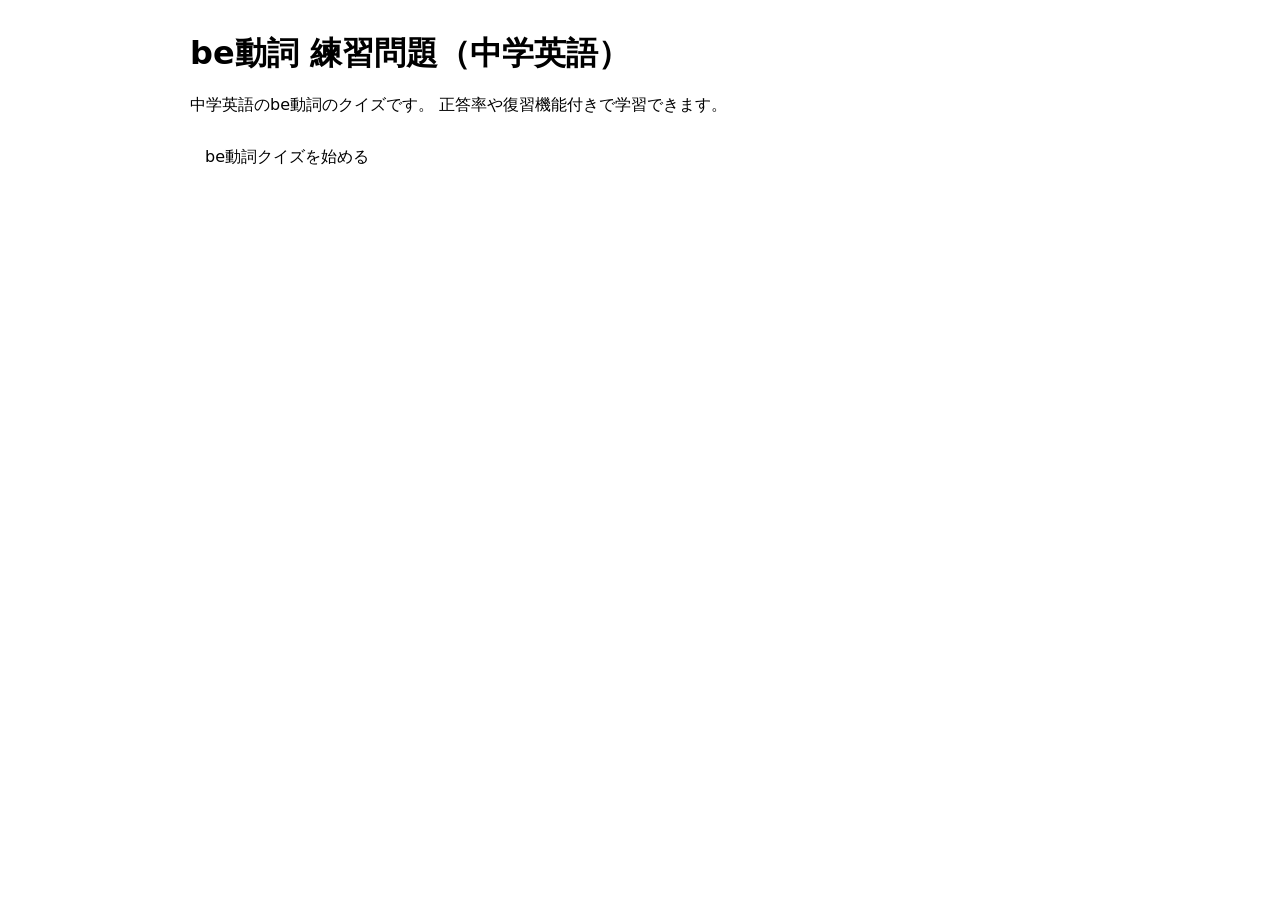
==== be.html @ b19f1fa6 "Add files via upload" ====
<!DOCTYPE html>
<html lang="ja">
<head>
<meta charset="UTF-8">
<meta name="viewport" content="width=device-width, initial-scale=1.0">

<title>be動詞 練習問題｜英語クイズ</title>

<meta name="description" content="中学英語のbe動詞の練習問題。無料で英語クイズができます。正答率や復習機能付き。">

<link rel="stylesheet" href="./index.css">

</head>

<body>

<div class="wrap">

<h1>be動詞 練習問題（中学英語）</h1>

<p>
中学英語のbe動詞のクイズです。  
正答率や復習機能付きで学習できます。
</p>

<a class="btn primary" href="./eigo.html?chapter=be">
be動詞クイズを始める
</a>

</div>

</body>
</html>
---- index.css ----
<style>
  :root{
    --bg:#0b1020;
    --card:#111a33;
    --text:#e8ecff;
    --muted:#aab3d6;
    --accent:#6ea8ff;
    --danger:#ff6b6b;
  }
  body{
    margin:0;
    font-family: system-ui, -apple-system, Segoe UI, Roboto, sans-serif;
    background: linear-gradient(180deg, var(--bg), #070a14);
    color: var(--text);
  }
  .wrap{
    max-width: 900px;
    margin: 0 auto;
    padding: 24px 16px;
  }
  h1,h2{ margin: 8px 0 16px; }
  p{ color: var(--muted); line-height:1.6; }

  /* ボタン/リンクをボタン化 */
  .btn, a.btn, button{
    display:inline-flex;
    align-items:center;
    justify-content:center;
    gap:8px;
    padding: 12px 14px;
    border-radius: 12px;
    border: 1px solid rgba(255,255,255,.12);
    background: rgba(255,255,255,.06);
    color: var(--text);
    text-decoration:none;
    cursor:pointer;
    transition: transform .05s ease, background .2s ease;
  }
  .btn:hover, a.btn:hover, button:hover{
    background: rgba(255,255,255,.10);
  }
  .btn:active, a.btn:active, button:active{
    transform: translateY(1px);
  }
  .primary{
    background: rgba(110,168,255,.18);
    border-color: rgba(110,168,255,.35);
  }
  .primary:hover{ background: rgba(110,168,255,.26); }

  /* カード */
  .grid{
    display:grid;
    grid-template-columns: repeat(auto-fit, minmax(220px,1fr));
    gap: 12px;
    margin-top: 14px;
  }
  .card{
    background: rgba(255,255,255,.06);
    border:1px solid rgba(255,255,255,.10);
    border-radius:16px;
    padding:14px;
  }
  .card small{ color: var(--muted); }

  /* クイズ */
  #question{
    font-size: 20px;
    margin-bottom: 14px;
  }
  .choices{
    display:grid;
    grid-template-columns: 1fr;
    gap: 10px;
  }
  .choice{
    width: 100%;
    text-align:left;
  }
  #result{
    margin-top: 12px;
    font-weight: 700;
  }
  #explain{
    margin-top: 10px;
    padding: 12px;
    border-radius: 12px;
    background: rgba(255,255,255,.06);
    border:1px solid rgba(255,255,255,.10);
  }
  .hidden{ display:none; }

  /* フッターリンク */
  .links{
    margin-top: 18px;
    display:flex;
    gap:10px;
    flex-wrap: wrap;
  }
</style>
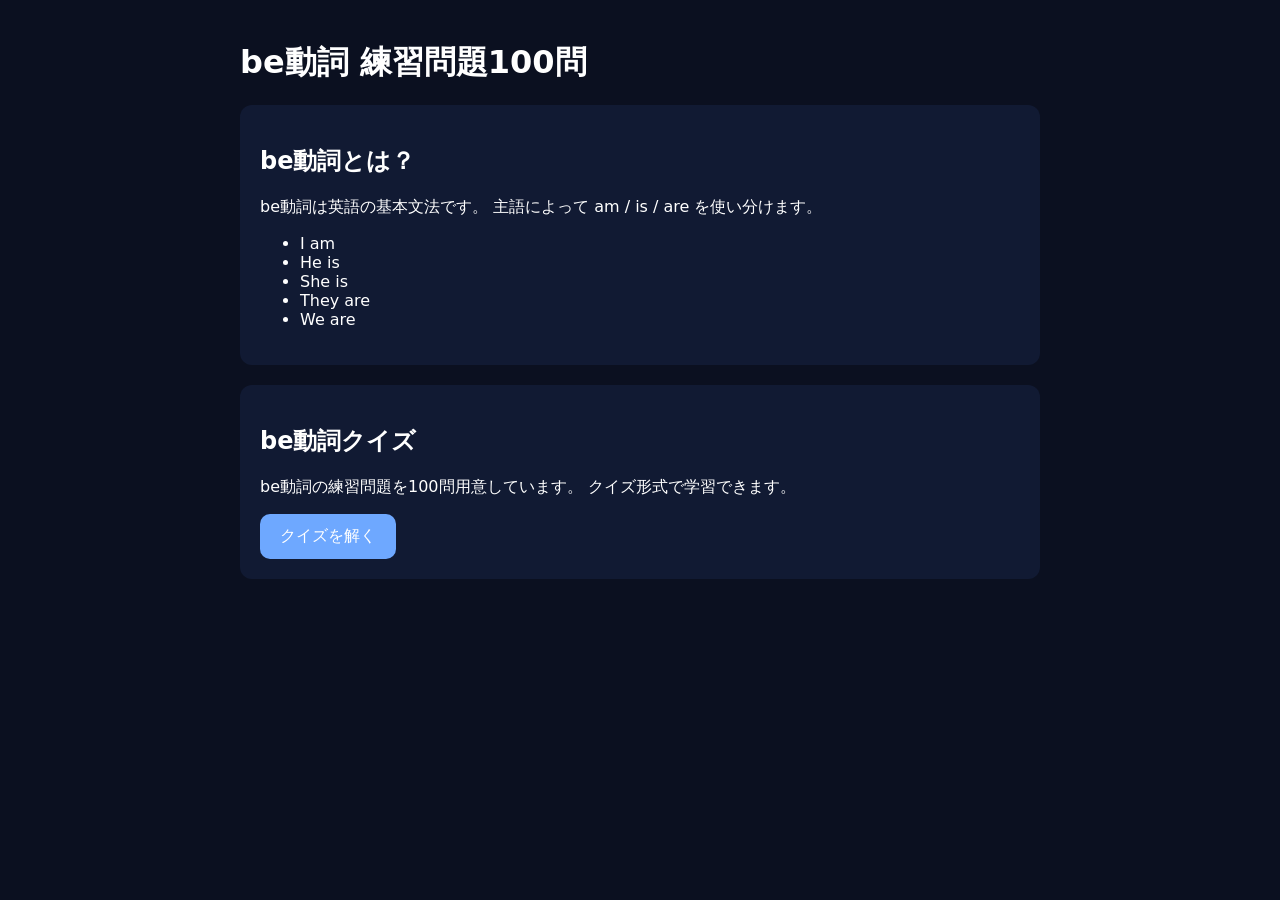
==== commit 945af95f: "Update be.html" ====
--- a/be.html
+++ b/be.html
@@ -4,30 +4,88 @@
 <meta charset="UTF-8">
 <meta name="viewport" content="width=device-width, initial-scale=1.0">
 
-<title>be動詞 練習問題｜英語クイズ</title>
+<title>be動詞 練習問題100問｜英語クイズ</title>
 
-<meta name="description" content="中学英語のbe動詞の練習問題。無料で英語クイズができます。正答率や復習機能付き。">
+<meta name="description"
+content="be動詞の練習問題を無料で解けます。am / is / are の違いをクイズで学習できます。">
 
-<link rel="stylesheet" href="./index.css">
+<style>
 
+body{
+font-family: system-ui;
+background:#0b1020;
+color:white;
+margin:0;
+padding:20px;
+}
+
+.container{
+max-width:800px;
+margin:auto;
+}
+
+h1{
+margin-bottom:20px;
+}
+
+.card{
+background:#111a33;
+padding:20px;
+border-radius:12px;
+margin-bottom:20px;
+}
+
+.btn{
+display:inline-block;
+padding:12px 20px;
+background:#6ea8ff;
+color:white;
+text-decoration:none;
+border-radius:10px;
+}
+
+</style>
 </head>
 
 <body>
 
-<div class="wrap">
+<div class="container">
 
-<h1>be動詞 練習問題（中学英語）</h1>
+<h1>be動詞 練習問題100問</h1>
+
+<div class="card">
+
+<h2>be動詞とは？</h2>
 
 <p>
-中学英語のbe動詞のクイズです。  
-正答率や復習機能付きで学習できます。
+be動詞は英語の基本文法です。
+主語によって am / is / are を使い分けます。
 </p>
 
-<a class="btn primary" href="./eigo.html?chapter=be">
-be動詞クイズを始める
-</a>
+<ul>
+<li>I am</li>
+<li>He is</li>
+<li>She is</li>
+<li>They are</li>
+<li>We are</li>
+</ul>
+
+</div>
+
+<div class="card">
+
+<h2>be動詞クイズ</h2>
+
+<p>
+be動詞の練習問題を100問用意しています。
+クイズ形式で学習できます。
+</p>
+
+<a class="btn" href="eigo.html">クイズを解く</a>
+
+</div>
 
 </div>
 
 </body>
-</html>+</html>
